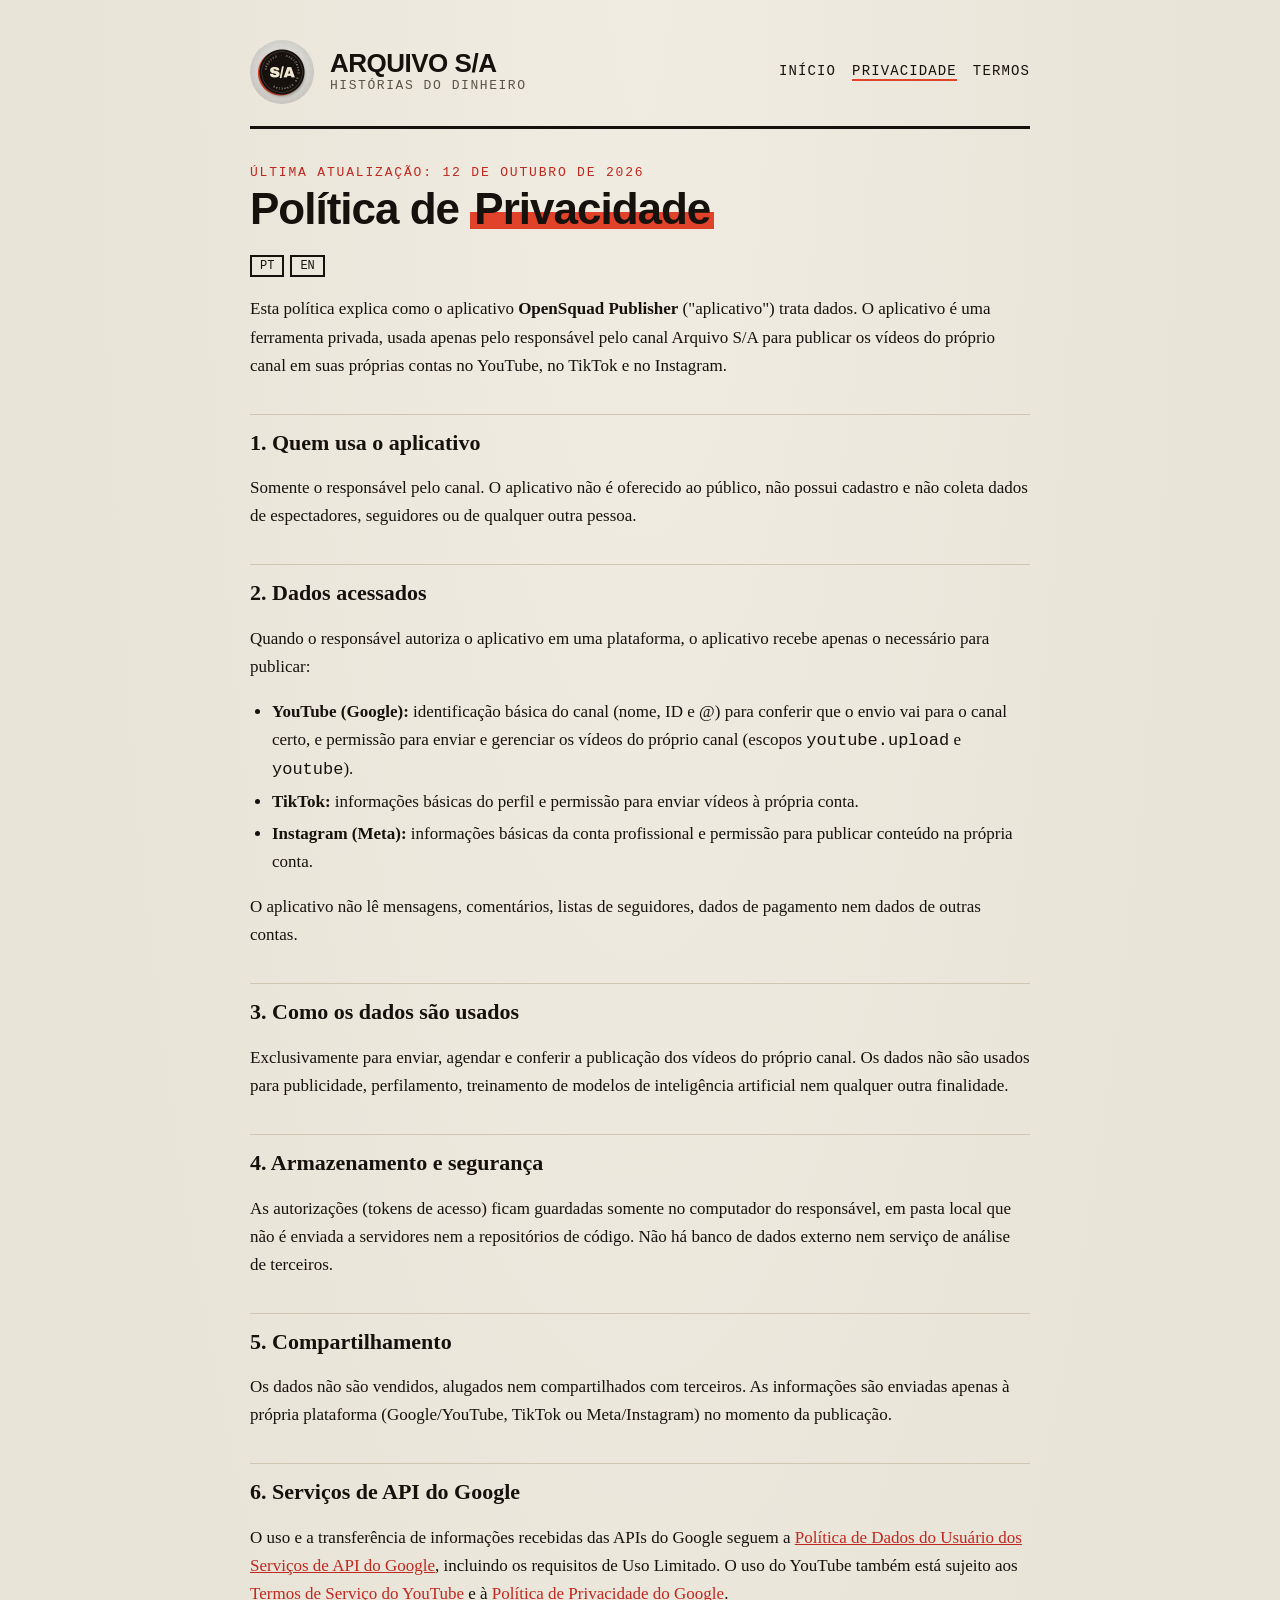
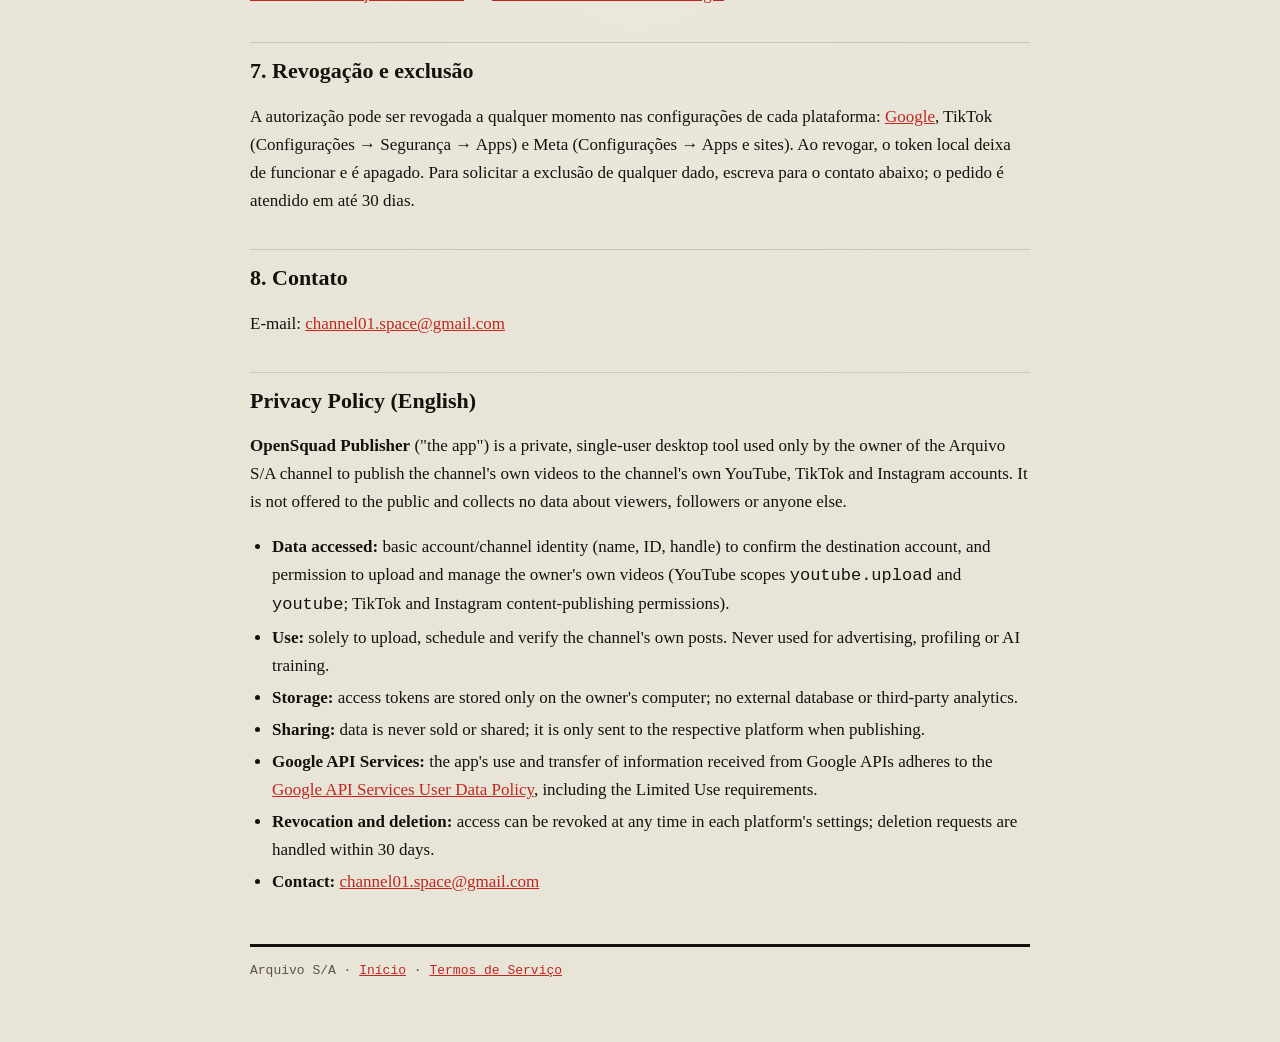
==== privacidade.html @ 2b58e2a3 "Páginas públicas do Arquivo S/A: início, privacidade e termos Co-Authored-By: Claude Opus 5.5 <norep" ====
<!doctype html>
<html lang="pt-BR">
<head>
<meta charset="utf-8">
<meta name="viewport" content="width=device-width, initial-scale=1">
<title>Política de Privacidade — OpenSquad Publisher (Arquivo S/A)</title>
<meta name="description" content="Política de Privacidade do aplicativo OpenSquad Publisher, ferramenta privada de publicação do canal Arquivo S/A.">
<link rel="icon" href="favicon.png">
<link rel="stylesheet" href="style.css">
</head>
<body>
<div class="wrap">
  <header class="top">
    <img src="logo.png" alt="Logotipo do Arquivo S/A">
    <div><div class="name">ARQUIVO S/A</div><div class="tag">Histórias do dinheiro</div></div>
    <nav><a href="./">Início</a><a href="privacidade.html" aria-current="page">Privacidade</a><a href="termos.html">Termos</a></nav>
  </header>

  <span class="kicker">Última atualização: 12 de outubro de 2026</span>
  <h1>Política de <mark>Privacidade</mark></h1>
  <p><a class="lang" href="#pt">PT</a><a class="lang" href="#en">EN</a></p>

  <section id="pt">
  <p>Esta política explica como o aplicativo <strong>OpenSquad Publisher</strong> ("aplicativo") trata dados. O aplicativo é uma
     ferramenta privada, usada apenas pelo responsável pelo canal Arquivo S/A para publicar os vídeos do próprio canal em suas
     próprias contas no YouTube, no TikTok e no Instagram.</p>

  <h2>1. Quem usa o aplicativo</h2>
  <p>Somente o responsável pelo canal. O aplicativo não é oferecido ao público, não possui cadastro e não coleta dados de
     espectadores, seguidores ou de qualquer outra pessoa.</p>

  <h2>2. Dados acessados</h2>
  <p>Quando o responsável autoriza o aplicativo em uma plataforma, o aplicativo recebe apenas o necessário para publicar:</p>
  <ul>
    <li><strong>YouTube (Google):</strong> identificação básica do canal (nome, ID e @) para conferir que o envio vai para o canal
        certo, e permissão para enviar e gerenciar os vídeos do próprio canal (escopos <code>youtube.upload</code> e <code>youtube</code>).</li>
    <li><strong>TikTok:</strong> informações básicas do perfil e permissão para enviar vídeos à própria conta.</li>
    <li><strong>Instagram (Meta):</strong> informações básicas da conta profissional e permissão para publicar conteúdo na própria conta.</li>
  </ul>
  <p>O aplicativo não lê mensagens, comentários, listas de seguidores, dados de pagamento nem dados de outras contas.</p>

  <h2>3. Como os dados são usados</h2>
  <p>Exclusivamente para enviar, agendar e conferir a publicação dos vídeos do próprio canal. Os dados não são usados para
     publicidade, perfilamento, treinamento de modelos de inteligência artificial nem qualquer outra finalidade.</p>

  <h2>4. Armazenamento e segurança</h2>
  <p>As autorizações (tokens de acesso) ficam guardadas somente no computador do responsável, em pasta local que não é enviada a
     servidores nem a repositórios de código. Não há banco de dados externo nem serviço de análise de terceiros.</p>

  <h2>5. Compartilhamento</h2>
  <p>Os dados não são vendidos, alugados nem compartilhados com terceiros. As informações são enviadas apenas à própria
     plataforma (Google/YouTube, TikTok ou Meta/Instagram) no momento da publicação.</p>

  <h2>6. Serviços de API do Google</h2>
  <p>O uso e a transferência de informações recebidas das APIs do Google seguem a
     <a href="https://developers.google.com/terms/api-services-user-data-policy">Política de Dados do Usuário dos Serviços de API do Google</a>,
     incluindo os requisitos de Uso Limitado. O uso do YouTube também está sujeito aos
     <a href="https://www.youtube.com/t/terms">Termos de Serviço do YouTube</a> e à
     <a href="https://policies.google.com/privacy">Política de Privacidade do Google</a>.</p>

  <h2>7. Revogação e exclusão</h2>
  <p>A autorização pode ser revogada a qualquer momento nas configurações de cada plataforma:
     <a href="https://myaccount.google.com/connections">Google</a>, TikTok (Configurações → Segurança → Apps) e Meta
     (Configurações → Apps e sites). Ao revogar, o token local deixa de funcionar e é apagado. Para solicitar a exclusão de qualquer
     dado, escreva para o contato abaixo; o pedido é atendido em até 30 dias.</p>

  <h2>8. Contato</h2>
  <p>E-mail: <a href="mailto:channel01.space@gmail.com">channel01.space@gmail.com</a></p>
  </section>

  <section id="en" lang="en">
  <h2>Privacy Policy (English)</h2>
  <p><strong>OpenSquad Publisher</strong> ("the app") is a private, single-user desktop tool used only by the owner of the Arquivo S/A
     channel to publish the channel's own videos to the channel's own YouTube, TikTok and Instagram accounts. It is not offered to the
     public and collects no data about viewers, followers or anyone else.</p>
  <ul>
    <li><strong>Data accessed:</strong> basic account/channel identity (name, ID, handle) to confirm the destination account, and permission
        to upload and manage the owner's own videos (YouTube scopes <code>youtube.upload</code> and <code>youtube</code>; TikTok and Instagram
        content-publishing permissions).</li>
    <li><strong>Use:</strong> solely to upload, schedule and verify the channel's own posts. Never used for advertising, profiling or AI training.</li>
    <li><strong>Storage:</strong> access tokens are stored only on the owner's computer; no external database or third-party analytics.</li>
    <li><strong>Sharing:</strong> data is never sold or shared; it is only sent to the respective platform when publishing.</li>
    <li><strong>Google API Services:</strong> the app's use and transfer of information received from Google APIs adheres to the
        <a href="https://developers.google.com/terms/api-services-user-data-policy">Google API Services User Data Policy</a>, including the Limited Use requirements.</li>
    <li><strong>Revocation and deletion:</strong> access can be revoked at any time in each platform's settings; deletion requests are handled within 30 days.</li>
    <li><strong>Contact:</strong> <a href="mailto:channel01.space@gmail.com">channel01.space@gmail.com</a></li>
  </ul>
  </section>

  <footer>Arquivo S/A · <a href="./">Início</a> · <a href="termos.html">Termos de Serviço</a></footer>
</div>
</body>
</html>
---- style.css ----
:root{--paper:#e9e4d8;--paper-2:#f4efe4;--ink:#16110d;--muted:#5b5348;--red:#c0271f;--marker:#e04329;--line:#cfc6b4}
*{box-sizing:border-box}
html{background:var(--paper)}
body{margin:0;color:var(--ink);font:17px/1.65 Georgia,"Times New Roman",serif;
  background:var(--paper) radial-gradient(ellipse at 50% 0%,#f1ece1 0%,var(--paper) 60%);}
a{color:var(--red)}
.wrap{max-width:820px;margin:0 auto;padding:40px 20px 64px}
header.top{display:flex;align-items:center;gap:16px;padding-bottom:22px;border-bottom:3px solid var(--ink);margin-bottom:28px;flex-wrap:wrap}
header.top img{width:64px;height:64px;border-radius:50%}
header.top .name{font:900 26px/1.1 "Arial Black",Arial,sans-serif;letter-spacing:-.5px}
header.top .tag{font:13px/1.4 "Courier New",monospace;letter-spacing:.12em;color:var(--muted);text-transform:uppercase}
nav{margin-left:auto;display:flex;gap:16px;font:14px "Courier New",monospace;text-transform:uppercase;letter-spacing:.08em}
nav a{color:var(--ink);text-decoration:none;border-bottom:2px solid transparent}nav a:hover,nav a[aria-current]{border-color:var(--marker)}
h1{font:900 clamp(30px,5vw,44px)/1.1 "Arial Black",Arial,sans-serif;letter-spacing:-1px;margin:0 0 6px}
h1 mark{background:linear-gradient(transparent 58%,var(--marker) 58%,var(--marker) 92%,transparent 92%);color:inherit;padding:0 4px}
h2{font:700 22px/1.3 Georgia,serif;margin:34px 0 8px;padding-top:14px;border-top:1px solid var(--line)}
.kicker{font:13px "Courier New",monospace;letter-spacing:.14em;color:var(--red);text-transform:uppercase}
.card{background:var(--paper-2);border:1px solid var(--line);padding:18px 22px;margin:18px 0;box-shadow:0 10px 24px rgba(60,40,20,.08)}
.lang{display:inline-block;font:12px "Courier New",monospace;border:2px solid var(--ink);padding:2px 8px;margin-right:6px;text-decoration:none;color:var(--ink)}
ul{padding-left:22px}li{margin:4px 0}
footer{margin-top:48px;padding-top:16px;border-top:3px solid var(--ink);font:13px "Courier New",monospace;color:var(--muted)}
@media(max-width:600px){nav{margin-left:0;width:100%}body{font-size:16px}}
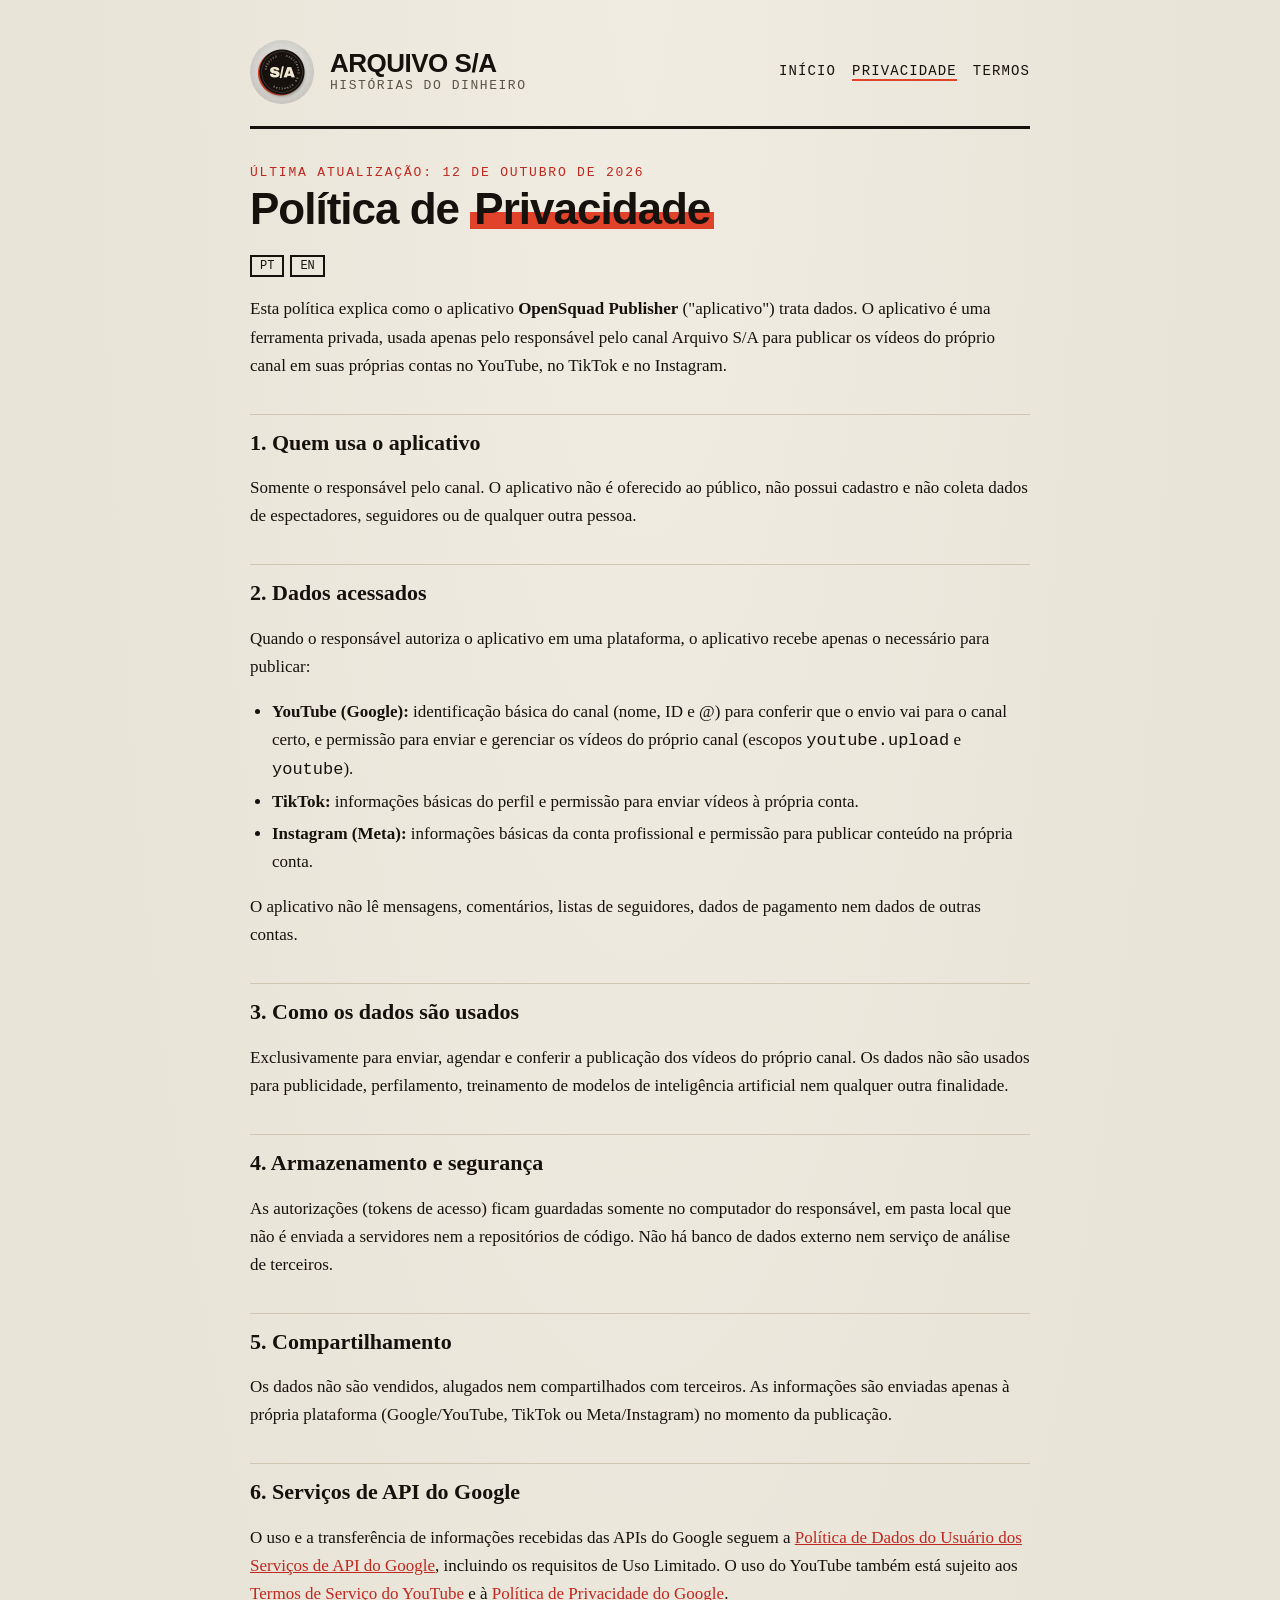
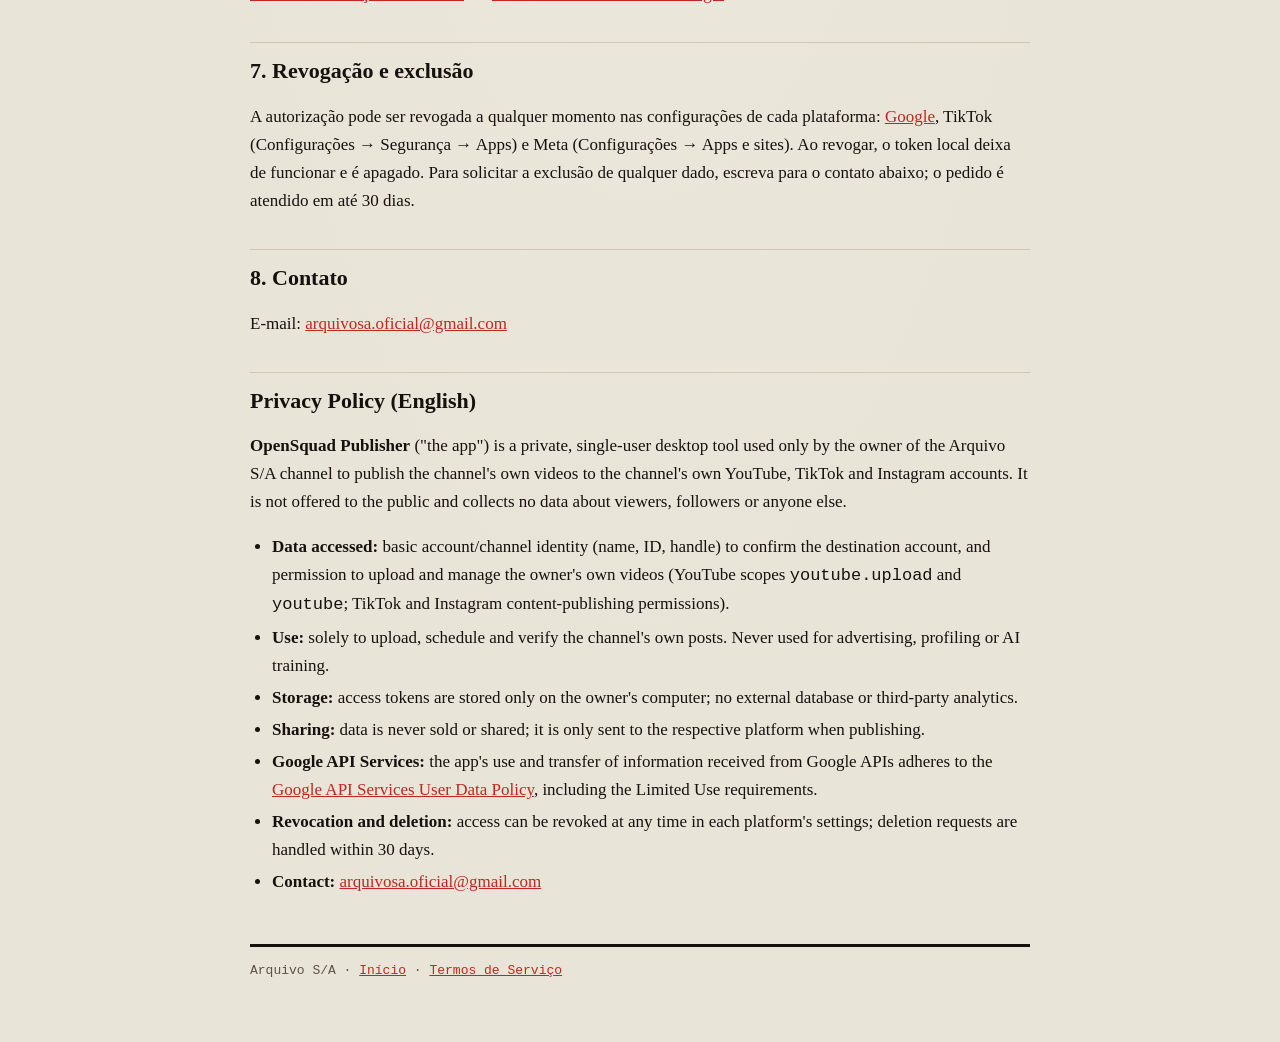
==== commit dbcc1b1d: "Contato: arquivosa.oficial@gmail.com Co-Authored-By: Claude Opus 5.5 <noreply@anthropic.com>" ====
--- a/privacidade.html
+++ b/privacidade.html
@@ -65,7 +65,7 @@
      dado, escreva para o contato abaixo; o pedido é atendido em até 30 dias.</p>
 
   <h2>8. Contato</h2>
-  <p>E-mail: <a href="mailto:channel01.space@gmail.com">channel01.space@gmail.com</a></p>
+  <p>E-mail: <a href="mailto:arquivosa.oficial@gmail.com">arquivosa.oficial@gmail.com</a></p>
   </section>
 
   <section id="en" lang="en">
@@ -83,7 +83,7 @@
     <li><strong>Google API Services:</strong> the app's use and transfer of information received from Google APIs adheres to the
         <a href="https://developers.google.com/terms/api-services-user-data-policy">Google API Services User Data Policy</a>, including the Limited Use requirements.</li>
     <li><strong>Revocation and deletion:</strong> access can be revoked at any time in each platform's settings; deletion requests are handled within 30 days.</li>
-    <li><strong>Contact:</strong> <a href="mailto:channel01.space@gmail.com">channel01.space@gmail.com</a></li>
+    <li><strong>Contact:</strong> <a href="mailto:arquivosa.oficial@gmail.com">arquivosa.oficial@gmail.com</a></li>
   </ul>
   </section>
 
